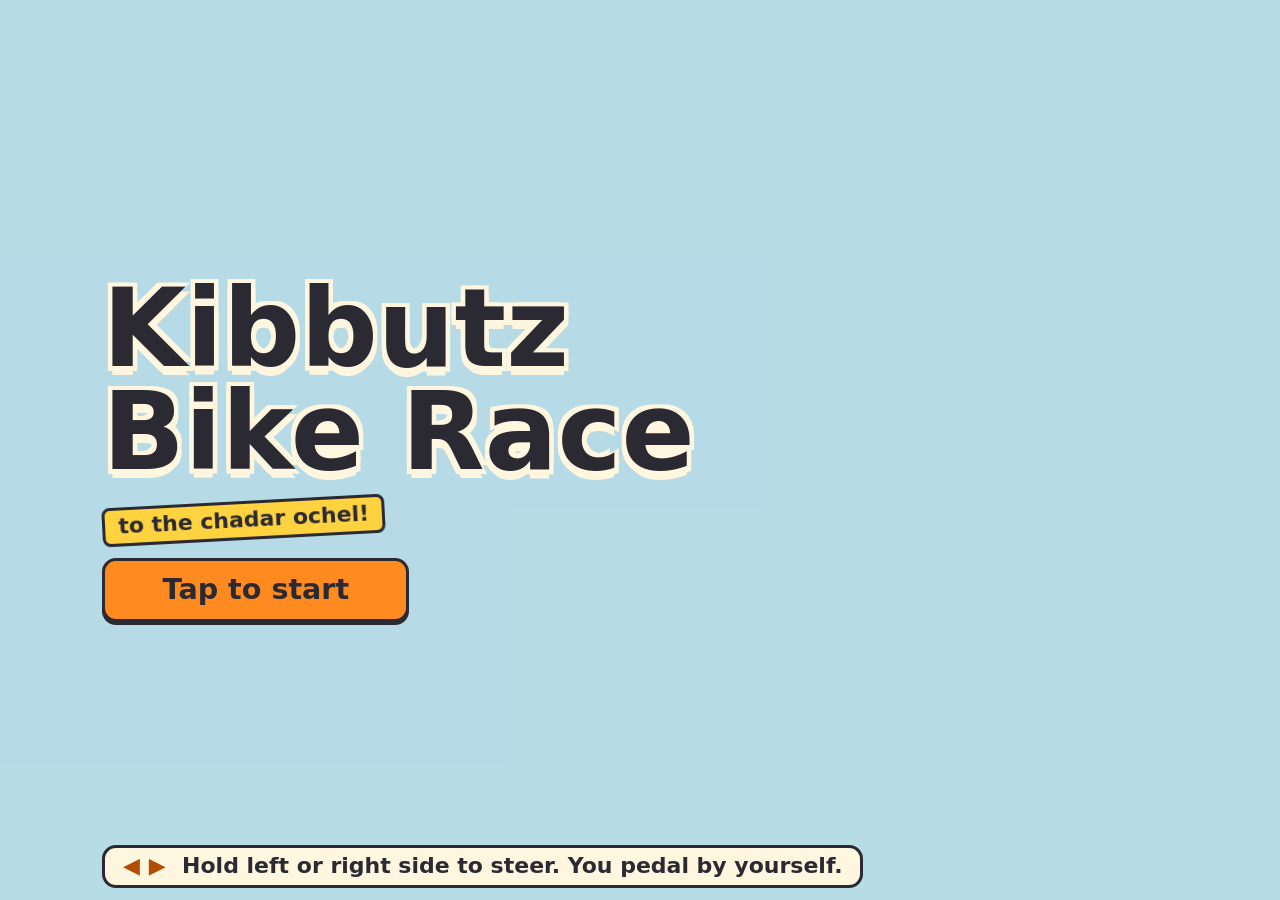
==== index.html @ 587f6f9e "Add page, overlays, input and game loop Menu, countdown, HUD, results, portrait notice; touch halves" ====
<!doctype html>
<html lang="en">
<head>
<meta charset="utf-8">
<meta name="viewport" content="width=device-width, initial-scale=1, viewport-fit=cover, user-scalable=no">
<meta name="theme-color" content="#8FD0EE">
<title>Kibbutz Bike Race</title>
<link rel="stylesheet" href="style.css">
<script type="importmap">{"imports":{"three":"./vendor/three.module.min.js"}}</script>
</head>
<body>
<canvas id="game" aria-label="Race view"></canvas>
<div class="tint l" id="tint-l"></div><div class="tint r" id="tint-r"></div>
<div id="vig"></div>

<div id="hud" hidden>
  <div class="pill" id="pos"><b>1</b>/4</div>
  <div class="pill" id="timer">0:00.0</div>
  <div class="pill" id="bar"><i id="d0"></i><i id="d1"></i><i id="d2"></i><i id="d3"></i><span class="flag"></span></div>
</div>
<div id="count" aria-live="assertive"></div>
<div id="oops" aria-hidden="true">Oops!</div>

<main id="menu">
  <h1>Kibbutz<br>Bike Race</h1>
  <span class="sticker">to the chadar ochel!</span>
  <button id="start" class="btn">Tap to start</button>
  <p class="how"><span class="arrow">&#9664;</span><span class="arrow">&#9654;</span> Hold left or right side to steer. You pedal by yourself.</p>
</main>

<section id="results" hidden>
  <div class="panel">
    <h2 id="title">Race over!</h2>
    <ol id="rows"></ol>
    <button id="again" class="btn">Race again</button>
  </div>
</section>

<div id="rotate"><div class="card"><div class="phone"></div><p>Turn your phone sideways</p></div></div>
<script type="module" src="src/main.js"></script>
</body>
</html>
---- style.css ----
:root {
  --cream: #FFF6E0; --ink: #2B2A33; --accent: #FF8A1F; --accent-dark: #B34E00; --sun: #FFD23F; --oops: #E5372A;
  --pad: max(12px, env(safe-area-inset-top)) max(12px, env(safe-area-inset-right)) max(12px, env(safe-area-inset-bottom)) max(12px, env(safe-area-inset-left));
  font: 600 clamp(14px, 3.2vh, 22px)/1.3 ui-rounded, "SF Pro Rounded", "Nunito", "Segoe UI", system-ui, sans-serif;
  color: var(--ink);
}
* { box-sizing: border-box; margin: 0; }
[hidden] { display: none !important; }
html, body { height: 100%; overflow: hidden; background: #8FD0EE; overscroll-behavior: none; }
body { -webkit-user-select: none; user-select: none; -webkit-touch-callout: none; -webkit-tap-highlight-color: transparent; }
#game { position: fixed; inset: 0; width: 100%; height: 100%; image-rendering: pixelated; touch-action: none; }
.tint, #vig, #hud, #count, #oops { position: fixed; pointer-events: none; }
.tint { top: 0; bottom: 0; width: 50%; background: rgba(255, 255, 255, .1); opacity: 0; }
.tint.l { left: 0; } .tint.r { right: 0; } .tint.on { opacity: 1; }
#vig { inset: 0; box-shadow: inset 0 0 12vh rgba(229, 55, 42, .35); opacity: 0; }
#vig.on { animation: vig .3s ease-out; }
@keyframes vig { from { opacity: 1; } to { opacity: 0; } }

.pill, .panel, .btn { border: 3px solid var(--ink); border-radius: 14px; box-shadow: 0 3px 0 var(--ink); }
.pill { background: var(--cream); padding: 0 .6em; }

#hud { inset: 0; padding: var(--pad); display: flex; justify-content: space-between; align-items: flex-start; }
#hud .pill { font-weight: 800; }
#pos { font-size: 4vh; line-height: 1.15; transition: background .2s; }
#pos.flash { background: var(--sun); }
#pos b { font-size: 7vh; }
#timer { font-size: 5vh; font-variant-numeric: tabular-nums; margin-top: 1vh; }
#bar { position: relative; width: 22vw; height: 3.4vh; margin-top: 1.5vh; padding: 0; }
#bar i { position: absolute; top: 50%; left: 0; width: 2.4vh; height: 2.4vh; margin: -1.2vh 0 0 -1.2vh; border-radius: 50%; border: 2px solid var(--ink); }
#bar .flag { position: absolute; right: -2px; top: -1.4vh; width: 1vh; height: 5vh; background: repeating-conic-gradient(var(--ink) 0 25%, #fff 0 50%) 0 0 / 1vh 1vh; border: 2px solid var(--ink); }
#d0 { background: var(--oops); box-shadow: inset 0 -.8vh var(--sun); z-index: 2; }
#d1 { background: #2D6CDF; } #d2 { background: #8B4FD0; } #d3 { background: #12A594; }

#count { inset: 0; display: grid; place-items: center; font-size: 28vh; font-weight: 800; color: #fff;
  -webkit-text-stroke: 1.2vh var(--ink); paint-order: stroke fill; text-shadow: 0 1vh 0 var(--ink); }
#count.go { color: var(--sun); }
#count.pop { animation: pop .5s ease-out; }
@keyframes pop { from { transform: scale(.4); opacity: 0; } 60% { transform: scale(1.1); opacity: 1; } to { transform: scale(1); } }
#oops { top: 24vh; left: 50%; margin-left: -20vh; width: 40vh; text-align: center; font-size: 9vh; font-weight: 800; line-height: 1.2;
  color: var(--oops); background: var(--cream); border: 3px solid var(--ink); border-radius: 999px; box-shadow: 0 3px 0 var(--ink); opacity: 0; transform: rotate(-4deg); }
#oops.on { animation: oops 1.3s ease-out; }
@keyframes oops { 0% { opacity: 1; transform: rotate(-4deg) scale(.5); } 20% { transform: rotate(-4deg) scale(1.15); } 30%, 75% { opacity: 1; transform: rotate(-4deg) scale(1); } 100% { opacity: 0; transform: rotate(-4deg) scale(1); } }

#menu { position: fixed; inset: 0; padding: var(--pad); background: rgba(255, 241, 214, .35); display: flex; flex-direction: column; align-items: flex-start; justify-content: center; gap: 2vh; padding-left: max(8vw, env(safe-area-inset-left)); }
h1 { font-size: 12vh; line-height: .95; font-weight: 800; color: var(--ink); -webkit-text-stroke: 0; text-shadow: -.5vh -.5vh 0 var(--cream), .5vh -.5vh 0 var(--cream), -.5vh .5vh 0 var(--cream), .5vh .5vh 0 var(--cream), 0 1vh 0 var(--cream); }
.sticker { background: var(--sun); border: 3px solid var(--ink); border-radius: 8px; padding: .1em .6em; font-weight: 800; transform: rotate(-3deg); }
.btn { font: inherit; font-weight: 800; font-size: 1.3rem; min-height: 64px; padding: 0 2em; background: var(--accent); color: var(--ink); cursor: pointer; }
.btn:active { transform: translateY(3px); box-shadow: none; }
.btn:focus-visible { outline: 3px solid var(--ink); outline-offset: 3px; }
#start { animation: pulse 1.2s ease-in-out infinite alternate; }
@keyframes pulse { to { transform: scale(1.04); } }
.how { position: absolute; bottom: max(12px, env(safe-area-inset-bottom)); left: max(8vw, env(safe-area-inset-left)); background: var(--cream); border: 3px solid var(--ink); border-radius: 14px; padding: .2em .8em; }
.arrow { display: inline-block; margin-right: .4em; color: var(--accent-dark); }

#results { position: fixed; inset: 0; background: rgba(0, 0, 0, .55); display: grid; place-items: center; padding: var(--pad); }
.panel { background: var(--cream); width: min(70vw, 560px); padding: 2vh 3vh; display: grid; gap: 1.2vh; }
h2 { font-size: 7vh; line-height: 1.1; font-weight: 800; }
h2.win { background: var(--sun); border: 3px solid var(--ink); border-radius: 10px; padding: 0 .4em; justify-self: start; }
ol { list-style: none; padding: 0; display: grid; gap: .6vh; }
li { display: grid; grid-template-columns: 1.5em 2.2vh 1fr auto; align-items: center; gap: 1.2vh; height: 7vh; padding: 0 1.2vh; border-radius: 10px; animation: row .25s both; font-variant-numeric: tabular-nums; }
li.me { background: var(--sun); font-weight: 800; }
li i { width: 2.2vh; height: 2.2vh; border-radius: 50%; border: 2px solid var(--ink); }
li small { font-size: .65em; color: var(--oops); }
@keyframes row { from { opacity: 0; transform: translateX(-2vh); } }
#again { width: 100%; }

#rotate { display: none; position: fixed; inset: 0; z-index: 9; background: #8FD0EE; place-items: center; }
.card { background: var(--cream); border: 3px solid var(--ink); border-radius: 14px; box-shadow: 0 3px 0 var(--ink); padding: 24px 28px; text-align: center; font-weight: 800; font-size: 1.2rem; }
.phone { width: 44px; height: 76px; margin: 0 auto 16px; border: 4px solid var(--ink); border-radius: 8px; animation: turn 1.5s ease-in-out infinite; }
@keyframes turn { 0%, 15% { transform: rotate(0); } 70%, 100% { transform: rotate(-90deg); } }
@media (orientation: portrait) { #rotate { display: grid; } }

@media (prefers-reduced-motion: reduce) {
  #start, .phone, li, #count.pop { animation: none; }
  #oops.on { animation: none; opacity: 1; }
}
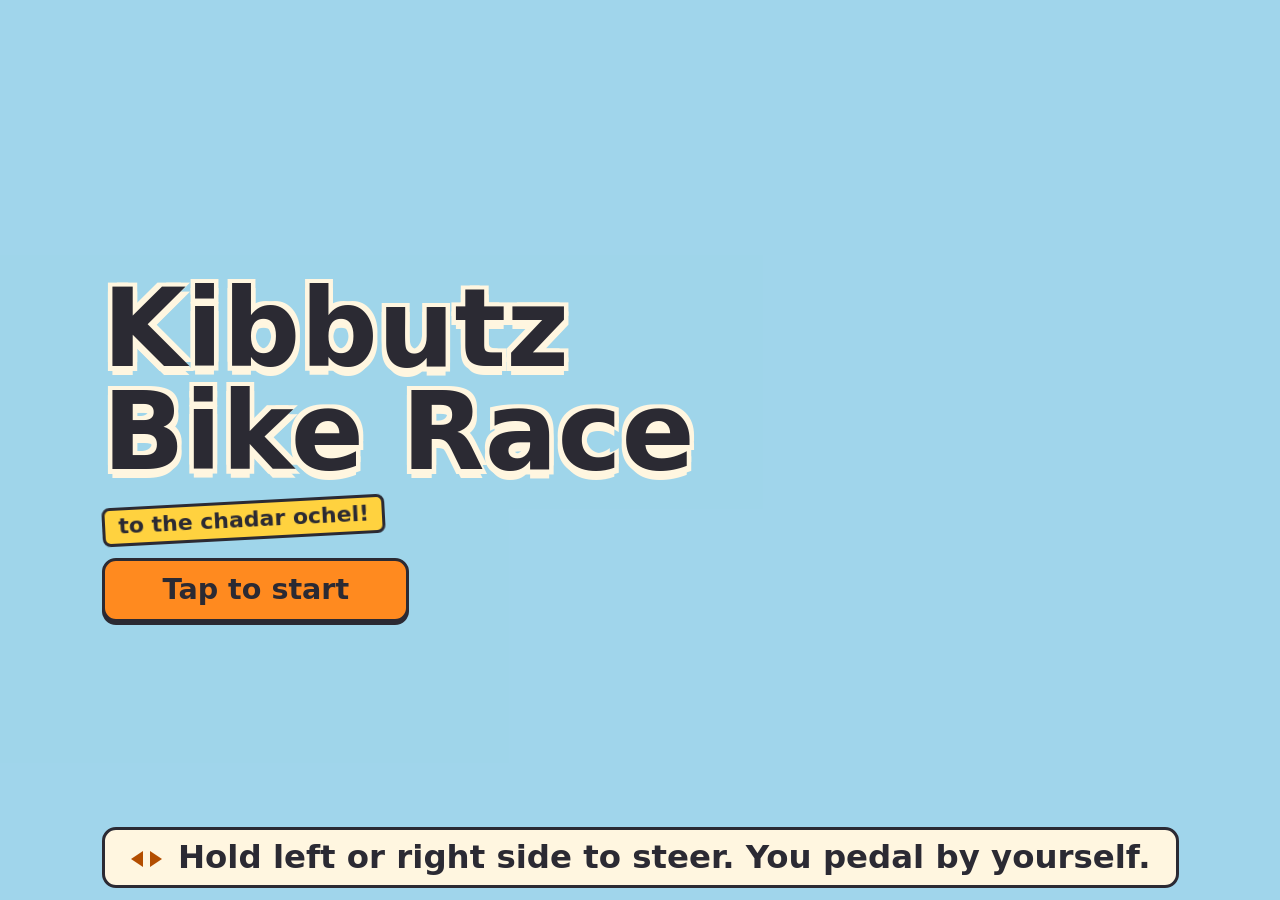
==== commit c64a140e: "Brighter lighting, visible player, menu camera, bigger progress bar, render cleanup Player shirt/hel" ====
--- a/index.html
+++ b/index.html
@@ -25,7 +25,7 @@
   <h1>Kibbutz<br>Bike Race</h1>
   <span class="sticker">to the chadar ochel!</span>
   <button id="start" class="btn">Tap to start</button>
-  <p class="how"><span class="arrow">&#9664;</span><span class="arrow">&#9654;</span> Hold left or right side to steer. You pedal by yourself.</p>
+  <p class="how"><span class="arrow"></span><span class="arrow"></span>Hold left or right side to steer. You pedal by yourself.</p>
 </main>
 
 <section id="results" hidden>
--- a/style.css
+++ b/style.css
@@ -10,7 +10,7 @@
 body { -webkit-user-select: none; user-select: none; -webkit-touch-callout: none; -webkit-tap-highlight-color: transparent; }
 #game { position: fixed; inset: 0; width: 100%; height: 100%; image-rendering: pixelated; touch-action: none; }
 .tint, #vig, #hud, #count, #oops { position: fixed; pointer-events: none; }
-.tint { top: 0; bottom: 0; width: 50%; background: rgba(255, 255, 255, .1); opacity: 0; }
+.tint { top: 0; bottom: 0; width: 50%; background: rgba(255, 255, 255, .14); opacity: 0; }
 .tint.l { left: 0; } .tint.r { right: 0; } .tint.on { opacity: 1; }
 #vig { inset: 0; box-shadow: inset 0 0 12vh rgba(229, 55, 42, .35); opacity: 0; }
 #vig.on { animation: vig .3s ease-out; }
@@ -25,9 +25,9 @@
 #pos.flash { background: var(--sun); }
 #pos b { font-size: 7vh; }
 #timer { font-size: 5vh; font-variant-numeric: tabular-nums; margin-top: 1vh; }
-#bar { position: relative; width: 22vw; height: 3.4vh; margin-top: 1.5vh; padding: 0; }
-#bar i { position: absolute; top: 50%; left: 0; width: 2.4vh; height: 2.4vh; margin: -1.2vh 0 0 -1.2vh; border-radius: 50%; border: 2px solid var(--ink); }
-#bar .flag { position: absolute; right: -2px; top: -1.4vh; width: 1vh; height: 5vh; background: repeating-conic-gradient(var(--ink) 0 25%, #fff 0 50%) 0 0 / 1vh 1vh; border: 2px solid var(--ink); }
+#bar { position: relative; width: 26vw; height: 4.4vh; margin-top: 1.5vh; padding: 0; }
+#bar i { position: absolute; top: 50%; left: 0; width: 3.2vh; height: 3.2vh; margin: -1.6vh 0 0 -1.6vh; border-radius: 50%; border: 2.5px solid var(--ink); }
+#bar .flag { position: absolute; right: -2px; top: -1.4vh; width: 1.6vh; height: 7vh; background: repeating-conic-gradient(var(--ink) 0 25%, #fff 0 50%) 0 0 / 1vh 1vh; border: 2px solid var(--ink); }
 #d0 { background: var(--oops); box-shadow: inset 0 -.8vh var(--sun); z-index: 2; }
 #d1 { background: #2D6CDF; } #d2 { background: #8B4FD0; } #d3 { background: #12A594; }
 
@@ -41,7 +41,7 @@
 #oops.on { animation: oops 1.3s ease-out; }
 @keyframes oops { 0% { opacity: 1; transform: rotate(-4deg) scale(.5); } 20% { transform: rotate(-4deg) scale(1.15); } 30%, 75% { opacity: 1; transform: rotate(-4deg) scale(1); } 100% { opacity: 0; transform: rotate(-4deg) scale(1); } }
 
-#menu { position: fixed; inset: 0; padding: var(--pad); background: rgba(255, 241, 214, .35); display: flex; flex-direction: column; align-items: flex-start; justify-content: center; gap: 2vh; padding-left: max(8vw, env(safe-area-inset-left)); }
+#menu { position: fixed; inset: 0; padding: var(--pad); background: rgba(255, 241, 214, .15); display: flex; flex-direction: column; align-items: flex-start; justify-content: center; gap: 2vh; padding-left: max(8vw, env(safe-area-inset-left)); }
 h1 { font-size: 12vh; line-height: .95; font-weight: 800; color: var(--ink); -webkit-text-stroke: 0; text-shadow: -.5vh -.5vh 0 var(--cream), .5vh -.5vh 0 var(--cream), -.5vh .5vh 0 var(--cream), .5vh .5vh 0 var(--cream), 0 1vh 0 var(--cream); }
 .sticker { background: var(--sun); border: 3px solid var(--ink); border-radius: 8px; padding: .1em .6em; font-weight: 800; transform: rotate(-3deg); }
 .btn { font: inherit; font-weight: 800; font-size: 1.3rem; min-height: 64px; padding: 0 2em; background: var(--accent); color: var(--ink); cursor: pointer; }
@@ -49,8 +49,9 @@
 .btn:focus-visible { outline: 3px solid var(--ink); outline-offset: 3px; }
 #start { animation: pulse 1.2s ease-in-out infinite alternate; }
 @keyframes pulse { to { transform: scale(1.04); } }
-.how { position: absolute; bottom: max(12px, env(safe-area-inset-bottom)); left: max(8vw, env(safe-area-inset-left)); background: var(--cream); border: 3px solid var(--ink); border-radius: 14px; padding: .2em .8em; }
-.arrow { display: inline-block; margin-right: .4em; color: var(--accent-dark); }
+.how { position: absolute; bottom: max(12px, env(safe-area-inset-bottom)); left: max(8vw, env(safe-area-inset-left)); background: var(--cream); border: 3px solid var(--ink); border-radius: 14px; padding: .2em .8em; font-size: 3.6vh; }
+.arrow { display: inline-block; margin-right: .5em; border: .9vh solid transparent; border-left-width: 1.4vh; border-right-width: 0; border-left-color: var(--accent-dark); vertical-align: middle; }
+.arrow:first-child { transform: scaleX(-1); margin-right: .2em; }
 
 #results { position: fixed; inset: 0; background: rgba(0, 0, 0, .55); display: grid; place-items: center; padding: var(--pad); }
 .panel { background: var(--cream); width: min(70vw, 560px); padding: 2vh 3vh; display: grid; gap: 1.2vh; }
@@ -65,7 +66,7 @@
 #again { width: 100%; }
 
 #rotate { display: none; position: fixed; inset: 0; z-index: 9; background: #8FD0EE; place-items: center; }
-.card { background: var(--cream); border: 3px solid var(--ink); border-radius: 14px; box-shadow: 0 3px 0 var(--ink); padding: 24px 28px; text-align: center; font-weight: 800; font-size: 1.2rem; }
+.card { margin: 0 16px; background: var(--cream); border: 3px solid var(--ink); border-radius: 14px; box-shadow: 0 3px 0 var(--ink); padding: 24px 28px; text-align: center; font-weight: 800; font-size: 1.2rem; }
 .phone { width: 44px; height: 76px; margin: 0 auto 16px; border: 4px solid var(--ink); border-radius: 8px; animation: turn 1.5s ease-in-out infinite; }
 @keyframes turn { 0%, 15% { transform: rotate(0); } 70%, 100% { transform: rotate(-90deg); } }
 @media (orientation: portrait) { #rotate { display: grid; } }
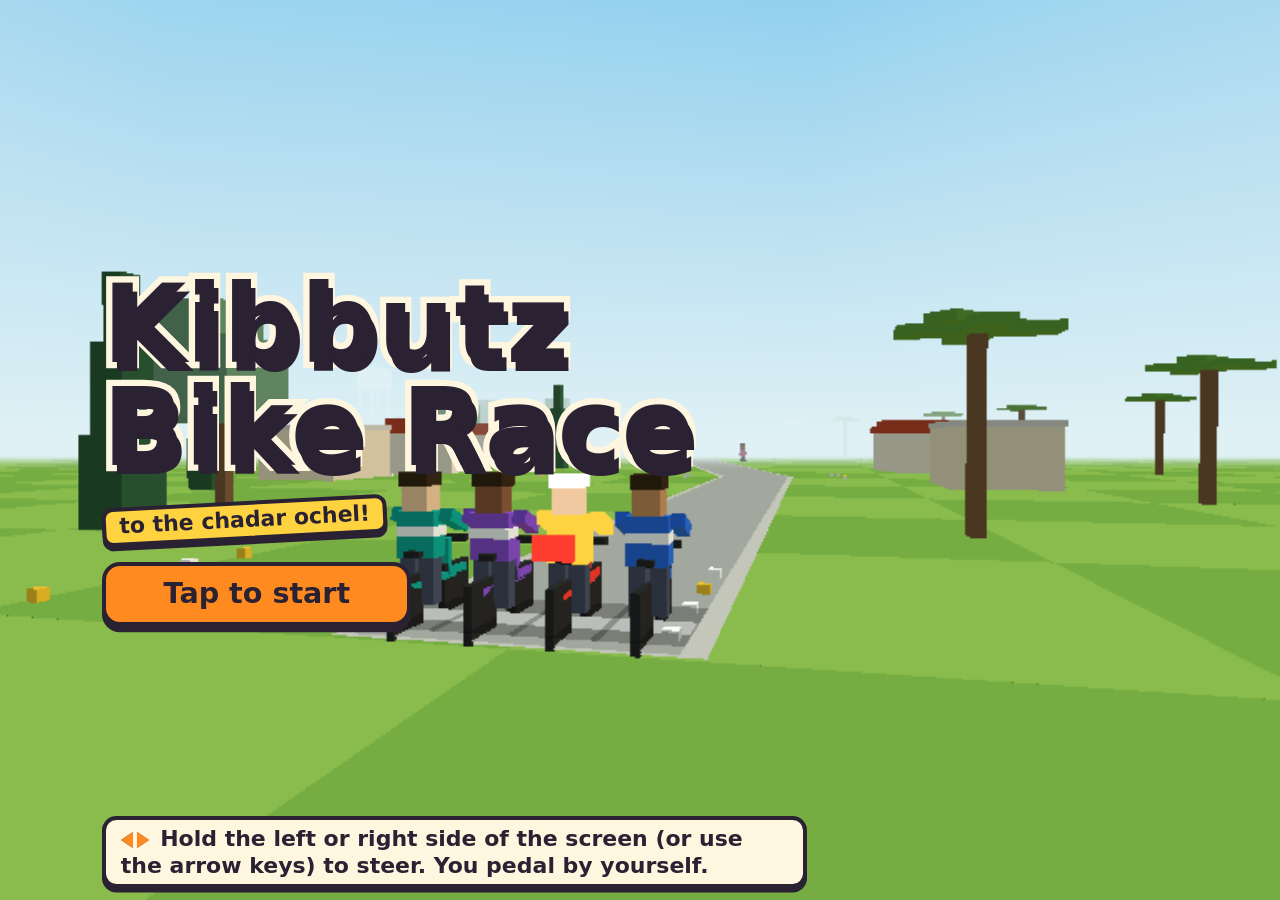
==== commit 4011a92a: "Sticker-style HUD, menu and results; progress fill; rotate notice only on phones Co-Authored-By: Cla" ====
--- a/index.html
+++ b/index.html
@@ -3,7 +3,7 @@
 <head>
 <meta charset="utf-8">
 <meta name="viewport" content="width=device-width, initial-scale=1, viewport-fit=cover, user-scalable=no">
-<meta name="theme-color" content="#8FD0EE">
+<meta name="theme-color" content="#CDEBFA">
 <title>Kibbutz Bike Race</title>
 <link rel="stylesheet" href="style.css">
 <script type="importmap">{"imports":{"three":"./vendor/three.module.min.js"}}</script>
@@ -14,9 +14,9 @@
 <div id="vig"></div>
 
 <div id="hud" hidden>
-  <div class="pill" id="pos"><b>1</b>/4</div>
+  <div class="pill" id="pos"><b>1</b><span>/4</span></div>
   <div class="pill" id="timer">0:00.0</div>
-  <div class="pill" id="bar"><i id="d0"></i><i id="d1"></i><i id="d2"></i><i id="d3"></i><span class="flag"></span></div>
+  <div class="pill" id="bar"><div class="fill" id="fill"></div><i id="d3"></i><i id="d2"></i><i id="d1"></i><i id="d0"></i><span class="flag"></span></div>
 </div>
 <div id="count" aria-live="assertive"></div>
 <div id="oops" aria-hidden="true">Oops!</div>
@@ -25,7 +25,7 @@
   <h1>Kibbutz<br>Bike Race</h1>
   <span class="sticker">to the chadar ochel!</span>
   <button id="start" class="btn">Tap to start</button>
-  <p class="how"><span class="arrow"></span><span class="arrow"></span>Hold left or right side to steer. You pedal by yourself.</p>
+  <p class="how"><span class="arrow"></span><span class="arrow"></span>Hold the left or right side of the screen (or use the arrow keys) to steer. You pedal by yourself.</p>
 </main>
 
 <section id="results" hidden>
--- a/style.css
+++ b/style.css
@@ -1,14 +1,15 @@
 :root {
-  --cream: #FFF6E0; --ink: #2B2A33; --accent: #FF8A1F; --accent-dark: #B34E00; --sun: #FFD23F; --oops: #E5372A;
+  --cream: #FFF6E0; --ink: #2A2233; --accent: #FF8A1F; --sun: #FFD23F; --oops: #E5372A;
+  --blue: #2D6CDF; --purple: #8B4FD0; --teal: #12A594;
   --pad: max(12px, env(safe-area-inset-top)) max(12px, env(safe-area-inset-right)) max(12px, env(safe-area-inset-bottom)) max(12px, env(safe-area-inset-left));
-  font: 600 clamp(14px, 3.2vh, 22px)/1.3 ui-rounded, "SF Pro Rounded", "Nunito", "Segoe UI", system-ui, sans-serif;
+  font: 900 clamp(14px, 3.2vh, 22px)/1.2 "Arial Rounded MT Bold", ui-rounded, "SF Pro Rounded", "Trebuchet MS", system-ui, sans-serif;
   color: var(--ink);
 }
 * { box-sizing: border-box; margin: 0; }
 [hidden] { display: none !important; }
-html, body { height: 100%; overflow: hidden; background: #8FD0EE; overscroll-behavior: none; }
+html, body { height: 100%; overflow: hidden; background: #CDEBFA; overscroll-behavior: none; }
 body { -webkit-user-select: none; user-select: none; -webkit-touch-callout: none; -webkit-tap-highlight-color: transparent; }
-#game { position: fixed; inset: 0; width: 100%; height: 100%; image-rendering: pixelated; touch-action: none; }
+#game { position: fixed; inset: 0; width: 100%; height: 100%; display: block; touch-action: none; }
 .tint, #vig, #hud, #count, #oops { position: fixed; pointer-events: none; }
 .tint { top: 0; bottom: 0; width: 50%; background: rgba(255, 255, 255, .14); opacity: 0; }
 .tint.l { left: 0; } .tint.r { right: 0; } .tint.on { opacity: 1; }
@@ -16,62 +17,70 @@
 #vig.on { animation: vig .3s ease-out; }
 @keyframes vig { from { opacity: 1; } to { opacity: 0; } }
 
-.pill, .panel, .btn { border: 3px solid var(--ink); border-radius: 14px; box-shadow: 0 3px 0 var(--ink); }
-.pill { background: var(--cream); padding: 0 .6em; }
+/* sticker look: thick ink border, hard offset shadow, slight tilt */
+.pill, .panel, .btn { border: max(3px, .55vh) solid var(--ink); border-radius: 2vh; box-shadow: 0 .7vh 0 var(--ink); }
+.pill { background: var(--cream); padding: 0 1.6vh; }
 
 #hud { inset: 0; padding: var(--pad); display: flex; justify-content: space-between; align-items: flex-start; }
-#hud .pill { font-weight: 800; }
-#pos { font-size: 4vh; line-height: 1.15; transition: background .2s; }
-#pos.flash { background: var(--sun); }
-#pos b { font-size: 7vh; }
-#timer { font-size: 5vh; font-variant-numeric: tabular-nums; margin-top: 1vh; }
-#bar { position: relative; width: 26vw; height: 4.4vh; margin-top: 1.5vh; padding: 0; }
-#bar i { position: absolute; top: 50%; left: 0; width: 3.2vh; height: 3.2vh; margin: -1.6vh 0 0 -1.6vh; border-radius: 50%; border: 2.5px solid var(--ink); }
-#bar .flag { position: absolute; right: -2px; top: -1.4vh; width: 1.6vh; height: 7vh; background: repeating-conic-gradient(var(--ink) 0 25%, #fff 0 50%) 0 0 / 1vh 1vh; border: 2px solid var(--ink); }
-#d0 { background: var(--oops); box-shadow: inset 0 -.8vh var(--sun); z-index: 2; }
-#d1 { background: #2D6CDF; } #d2 { background: #8B4FD0; } #d3 { background: #12A594; }
+#pos { display: flex; align-items: baseline; gap: .3em; background: var(--sun); transform: rotate(-3deg); padding: .4vh 2vh .2vh; }
+#pos.flash { animation: bump .4s ease-out; }
+@keyframes bump { 40% { transform: rotate(-3deg) scale(1.15); } }
+#pos b { font-size: 10vh; line-height: 1; letter-spacing: -.02em; }
+#pos span { font-size: 4.6vh; }
+#timer { font-size: 5.4vh; font-variant-numeric: tabular-nums; margin-top: 1vh; padding: .4vh 2.4vh; }
+#bar { position: relative; width: 26vw; height: 5.2vh; margin: 1.6vh 1.4vh 0 0; padding: 0; background: #fff; }
+#bar .fill { position: absolute; left: .6vh; top: .6vh; bottom: .6vh; width: 0; max-width: calc(100% - 1.2vh); border-radius: 1.2vh; border: .3vh solid var(--ink);
+  background: repeating-linear-gradient(-45deg, var(--accent) 0 1.2vh, #FFB357 0 2.4vh); }
+#bar i { position: absolute; top: 50%; left: 0; width: 3.8vh; height: 3.8vh; margin: -1.9vh 0 0 -1.9vh; border-radius: 50%; border: .45vh solid var(--ink); box-shadow: 0 .3vh 0 var(--ink); }
+#bar .flag { position: absolute; right: -1.4vh; top: -2.6vh; width: 2vh; height: 9vh; border: .45vh solid var(--ink); border-radius: .6vh; transform: rotate(6deg);
+  background: repeating-conic-gradient(var(--ink) 0 25%, #fff 0 50%) 0 0 / 1.4vh 1.4vh; }
+#d0 { background: var(--oops); box-shadow: inset 0 -1.2vh var(--sun), 0 .3vh 0 var(--ink); z-index: 2; width: 4.6vh; height: 4.6vh; margin: -2.3vh 0 0 -2.3vh; }
+#d1 { background: var(--blue); } #d2 { background: var(--purple); } #d3 { background: var(--teal); }
 
-#count { inset: 0; display: grid; place-items: center; font-size: 28vh; font-weight: 800; color: #fff;
-  -webkit-text-stroke: 1.2vh var(--ink); paint-order: stroke fill; text-shadow: 0 1vh 0 var(--ink); }
+#count { inset: 0; display: grid; place-items: center; font-size: 28vh; color: #fff;
+  -webkit-text-stroke: 1.6vh var(--ink); paint-order: stroke fill; text-shadow: 0 1vh 0 var(--ink); }
 #count.go { color: var(--sun); }
 #count.pop { animation: pop .5s ease-out; }
 @keyframes pop { from { transform: scale(.4); opacity: 0; } 60% { transform: scale(1.1); opacity: 1; } to { transform: scale(1); } }
-#oops { top: 24vh; left: 50%; margin-left: -20vh; width: 40vh; text-align: center; font-size: 9vh; font-weight: 800; line-height: 1.2;
-  color: var(--oops); background: var(--cream); border: 3px solid var(--ink); border-radius: 999px; box-shadow: 0 3px 0 var(--ink); opacity: 0; transform: rotate(-4deg); }
+#oops { top: 24vh; left: 50%; margin-left: -20vh; width: 40vh; text-align: center; font-size: 9vh; line-height: 1.2; color: var(--oops);
+  background: var(--cream); border: max(3px, .55vh) solid var(--ink); border-radius: 999px; box-shadow: 0 .7vh 0 var(--ink); opacity: 0; transform: rotate(-4deg); }
 #oops.on { animation: oops 1.3s ease-out; }
 @keyframes oops { 0% { opacity: 1; transform: rotate(-4deg) scale(.5); } 20% { transform: rotate(-4deg) scale(1.15); } 30%, 75% { opacity: 1; transform: rotate(-4deg) scale(1); } 100% { opacity: 0; transform: rotate(-4deg) scale(1); } }
 
-#menu { position: fixed; inset: 0; padding: var(--pad); background: rgba(255, 241, 214, .15); display: flex; flex-direction: column; align-items: flex-start; justify-content: center; gap: 2vh; padding-left: max(8vw, env(safe-area-inset-left)); }
-h1 { font-size: 12vh; line-height: .95; font-weight: 800; color: var(--ink); -webkit-text-stroke: 0; text-shadow: -.5vh -.5vh 0 var(--cream), .5vh -.5vh 0 var(--cream), -.5vh .5vh 0 var(--cream), .5vh .5vh 0 var(--cream), 0 1vh 0 var(--cream); }
-.sticker { background: var(--sun); border: 3px solid var(--ink); border-radius: 8px; padding: .1em .6em; font-weight: 800; transform: rotate(-3deg); }
-.btn { font: inherit; font-weight: 800; font-size: 1.3rem; min-height: 64px; padding: 0 2em; background: var(--accent); color: var(--ink); cursor: pointer; }
-.btn:active { transform: translateY(3px); box-shadow: none; }
+/* start menu: the 3D scene shows through, no overlay */
+#menu { position: fixed; inset: 0; padding: var(--pad); padding-left: max(8vw, env(safe-area-inset-left)); display: flex; flex-direction: column; align-items: flex-start; justify-content: center; gap: 2.4vh; }
+h1 { font-size: 12vh; line-height: .95; color: var(--ink); -webkit-text-stroke: 1.4vh var(--cream); paint-order: stroke fill; text-shadow: .5vh 1vh 0 var(--ink); }
+.sticker { background: var(--sun); border: max(3px, .5vh) solid var(--ink); border-radius: 1.2vh; box-shadow: 0 .5vh 0 var(--ink); padding: .1em .6em; transform: rotate(-3deg); }
+.btn { font: inherit; font-size: 1.3rem; min-height: 64px; padding: 0 2em; background: var(--accent); color: var(--ink); cursor: pointer; }
+.btn:active { transform: translateY(.5vh); box-shadow: 0 .2vh 0 var(--ink); }
 .btn:focus-visible { outline: 3px solid var(--ink); outline-offset: 3px; }
 #start { animation: pulse 1.2s ease-in-out infinite alternate; }
 @keyframes pulse { to { transform: scale(1.04); } }
-.how { position: absolute; bottom: max(12px, env(safe-area-inset-bottom)); left: max(8vw, env(safe-area-inset-left)); background: var(--cream); border: 3px solid var(--ink); border-radius: 14px; padding: .2em .8em; font-size: 3.6vh; }
-.arrow { display: inline-block; margin-right: .5em; border: .9vh solid transparent; border-left-width: 1.4vh; border-right-width: 0; border-left-color: var(--accent-dark); vertical-align: middle; }
+.how { position: absolute; bottom: max(12px, env(safe-area-inset-bottom)); left: max(8vw, env(safe-area-inset-left)); max-width: min(46ch, 56vw); background: var(--cream);
+  border: max(3px, .5vh) solid var(--ink); border-radius: 1.6vh; box-shadow: 0 .5vh 0 var(--ink); padding: .5vh 1.6vh; font-size: min(3.4vh, 1rem); line-height: 1.25; }
+.arrow { display: inline-block; margin-right: .5em; border: .9vh solid transparent; border-left-width: 1.4vh; border-right-width: 0; border-left-color: var(--accent); vertical-align: middle; filter: drop-shadow(0 0 0 var(--ink)); }
 .arrow:first-child { transform: scaleX(-1); margin-right: .2em; }
 
 #results { position: fixed; inset: 0; background: rgba(0, 0, 0, .55); display: grid; place-items: center; padding: var(--pad); }
-.panel { background: var(--cream); width: min(70vw, 560px); padding: 2vh 3vh; display: grid; gap: 1.2vh; }
-h2 { font-size: 7vh; line-height: 1.1; font-weight: 800; }
-h2.win { background: var(--sun); border: 3px solid var(--ink); border-radius: 10px; padding: 0 .4em; justify-self: start; }
+.panel { background: var(--cream); width: min(70vw, 560px); padding: 2vh 3vh 2.4vh; display: grid; gap: 1.2vh; }
+h2 { font-size: 7vh; line-height: 1.1; }
+h2.win { background: var(--sun); border: max(3px, .5vh) solid var(--ink); border-radius: 1.4vh; padding: 0 .4em; justify-self: start; transform: rotate(-2deg); }
 ol { list-style: none; padding: 0; display: grid; gap: .6vh; }
-li { display: grid; grid-template-columns: 1.5em 2.2vh 1fr auto; align-items: center; gap: 1.2vh; height: 7vh; padding: 0 1.2vh; border-radius: 10px; animation: row .25s both; font-variant-numeric: tabular-nums; }
-li.me { background: var(--sun); font-weight: 800; }
-li i { width: 2.2vh; height: 2.2vh; border-radius: 50%; border: 2px solid var(--ink); }
+li { display: grid; grid-template-columns: 1.5em 2.6vh 1fr auto; align-items: center; gap: 1.2vh; height: 7vh; padding: 0 1.2vh; border-radius: 1.2vh; animation: row .25s both; font-variant-numeric: tabular-nums; }
+li.me { background: var(--sun); }
+li i { width: 2.6vh; height: 2.6vh; border-radius: 50%; border: max(2px, .4vh) solid var(--ink); }
 li small { font-size: .65em; color: var(--oops); }
 @keyframes row { from { opacity: 0; transform: translateX(-2vh); } }
 #again { width: 100%; }
 
-#rotate { display: none; position: fixed; inset: 0; z-index: 9; background: #8FD0EE; place-items: center; }
-.card { margin: 0 16px; background: var(--cream); border: 3px solid var(--ink); border-radius: 14px; box-shadow: 0 3px 0 var(--ink); padding: 24px 28px; text-align: center; font-weight: 800; font-size: 1.2rem; }
+/* turn-your-phone notice: phones (touch) only, never blocks a narrow desktop window */
+#rotate { display: none; position: fixed; inset: 0; z-index: 9; background: #CDEBFA; place-items: center; }
+.card { margin: 0 16px; background: var(--cream); border: 3px solid var(--ink); border-radius: 14px; box-shadow: 0 5px 0 var(--ink); padding: 24px 28px; text-align: center; font-size: 1.2rem; transform: rotate(-2deg); }
 .phone { width: 44px; height: 76px; margin: 0 auto 16px; border: 4px solid var(--ink); border-radius: 8px; animation: turn 1.5s ease-in-out infinite; }
 @keyframes turn { 0%, 15% { transform: rotate(0); } 70%, 100% { transform: rotate(-90deg); } }
-@media (orientation: portrait) { #rotate { display: grid; } }
+@media (orientation: portrait) and (pointer: coarse) { #rotate { display: grid; } }
 
 @media (prefers-reduced-motion: reduce) {
-  #start, .phone, li, #count.pop { animation: none; }
+  #start, .phone, li, #count.pop, #pos.flash { animation: none; }
   #oops.on { animation: none; opacity: 1; }
 }
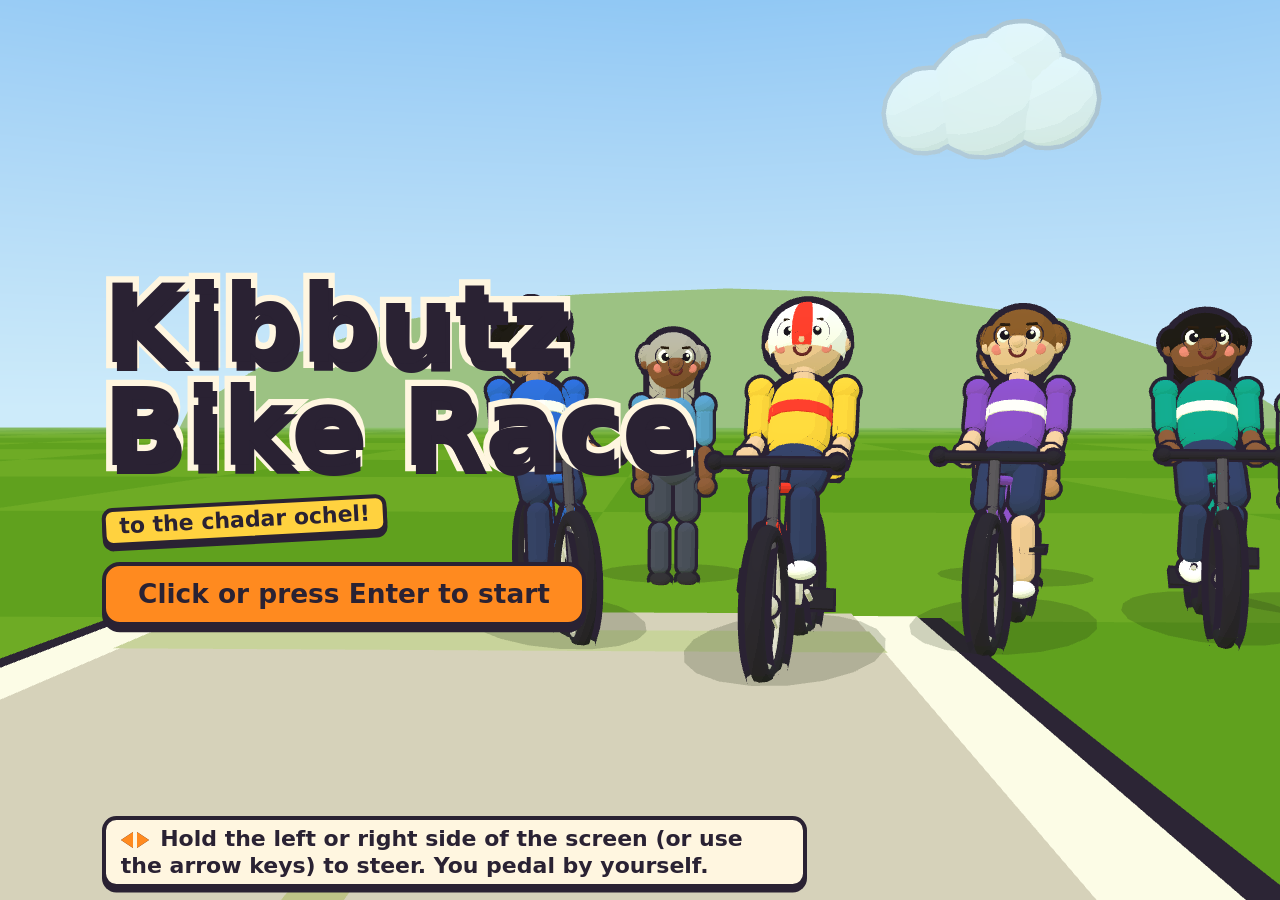
==== commit fce59d01: "Lighter results overlay, desktop start text, 13px hint, compact results on short screens, favicon Co" ====
--- a/index.html
+++ b/index.html
@@ -4,6 +4,7 @@
 <meta charset="utf-8">
 <meta name="viewport" content="width=device-width, initial-scale=1, viewport-fit=cover, user-scalable=no">
 <meta name="theme-color" content="#CDEBFA">
+<link rel="icon" href="data:,">
 <title>Kibbutz Bike Race</title>
 <link rel="stylesheet" href="style.css">
 <script type="importmap">{"imports":{"three":"./vendor/three.module.min.js"}}</script>
--- a/style.css
+++ b/style.css
@@ -51,17 +51,17 @@
 #menu { position: fixed; inset: 0; padding: var(--pad); padding-left: max(8vw, env(safe-area-inset-left)); display: flex; flex-direction: column; align-items: flex-start; justify-content: center; gap: 2.4vh; }
 h1 { font-size: 12vh; line-height: .95; color: var(--ink); -webkit-text-stroke: 1.4vh var(--cream); paint-order: stroke fill; text-shadow: .5vh 1vh 0 var(--ink); }
 .sticker { background: var(--sun); border: max(3px, .5vh) solid var(--ink); border-radius: 1.2vh; box-shadow: 0 .5vh 0 var(--ink); padding: .1em .6em; transform: rotate(-3deg); }
-.btn { font: inherit; font-size: 1.3rem; min-height: 64px; padding: 0 2em; background: var(--accent); color: var(--ink); cursor: pointer; }
+.btn { font: inherit; font-size: 1.2rem; min-height: 64px; padding: 0 1.2em; background: var(--accent); color: var(--ink); cursor: pointer; }
 .btn:active { transform: translateY(.5vh); box-shadow: 0 .2vh 0 var(--ink); }
 .btn:focus-visible { outline: 3px solid var(--ink); outline-offset: 3px; }
 #start { animation: pulse 1.2s ease-in-out infinite alternate; }
 @keyframes pulse { to { transform: scale(1.04); } }
 .how { position: absolute; bottom: max(12px, env(safe-area-inset-bottom)); left: max(8vw, env(safe-area-inset-left)); max-width: min(46ch, 56vw); background: var(--cream);
-  border: max(3px, .5vh) solid var(--ink); border-radius: 1.6vh; box-shadow: 0 .5vh 0 var(--ink); padding: .5vh 1.6vh; font-size: min(3.4vh, 1rem); line-height: 1.25; }
+  border: max(3px, .5vh) solid var(--ink); border-radius: 1.6vh; box-shadow: 0 .5vh 0 var(--ink); padding: .5vh 1.6vh; font-size: max(13px, min(3.4vh, 1rem)); line-height: 1.25; }
 .arrow { display: inline-block; margin-right: .5em; border: .9vh solid transparent; border-left-width: 1.4vh; border-right-width: 0; border-left-color: var(--accent); vertical-align: middle; filter: drop-shadow(0 0 0 var(--ink)); }
 .arrow:first-child { transform: scaleX(-1); margin-right: .2em; }
 
-#results { position: fixed; inset: 0; background: rgba(0, 0, 0, .55); display: grid; place-items: center; padding: var(--pad); }
+#results { position: fixed; inset: 0; background: rgba(20, 30, 50, .3); display: grid; place-items: center; padding: var(--pad); }
 .panel { background: var(--cream); width: min(70vw, 560px); padding: 2vh 3vh 2.4vh; display: grid; gap: 1.2vh; }
 h2 { font-size: 7vh; line-height: 1.1; }
 h2.win { background: var(--sun); border: max(3px, .5vh) solid var(--ink); border-radius: 1.4vh; padding: 0 .4em; justify-self: start; transform: rotate(-2deg); }
@@ -80,6 +80,8 @@
 @keyframes turn { 0%, 15% { transform: rotate(0); } 70%, 100% { transform: rotate(-90deg); } }
 @media (orientation: portrait) and (pointer: coarse) { #rotate { display: grid; } }
 
+@media (max-height: 420px) { #again { min-height: 48px; } .panel { padding: 1.4vh 2.4vh 1.8vh; } }
+
 @media (prefers-reduced-motion: reduce) {
   #start, .phone, li, #count.pop, #pos.flash { animation: none; }
   #oops.on { animation: none; opacity: 1; }
